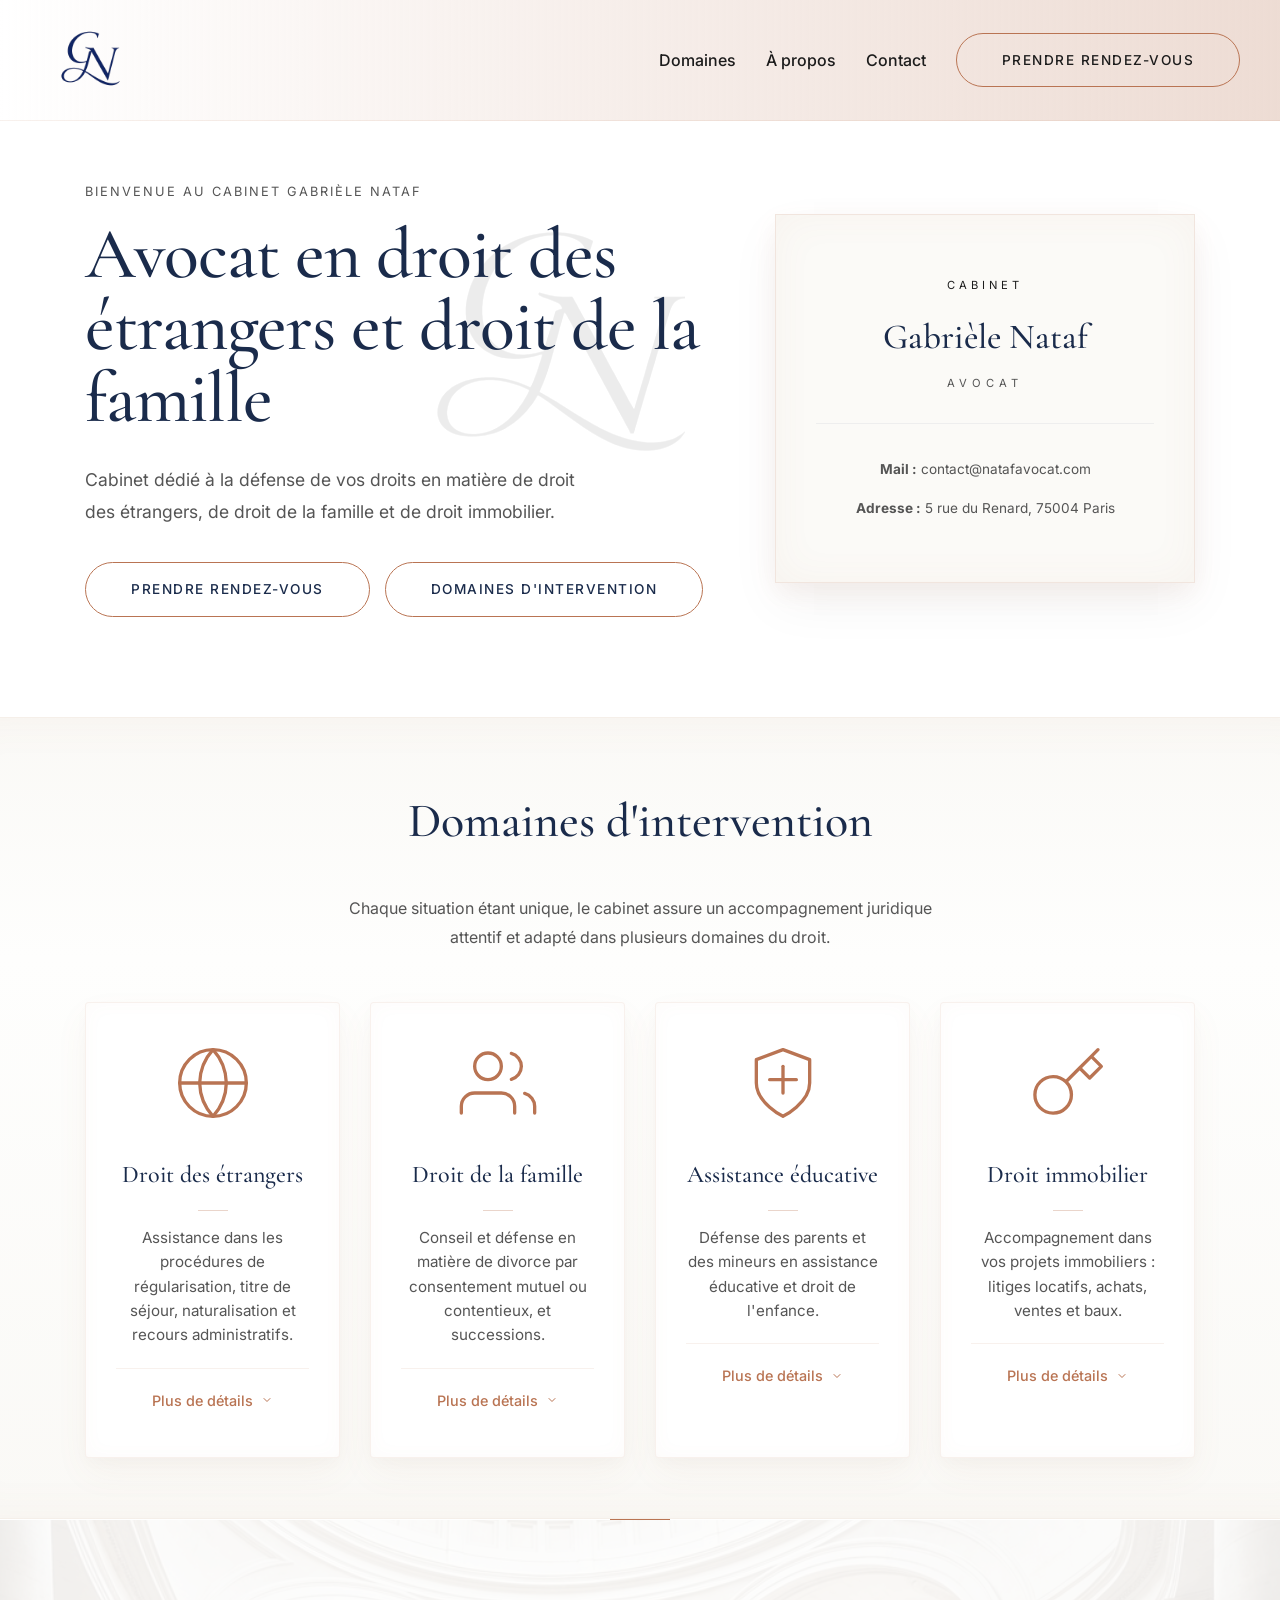
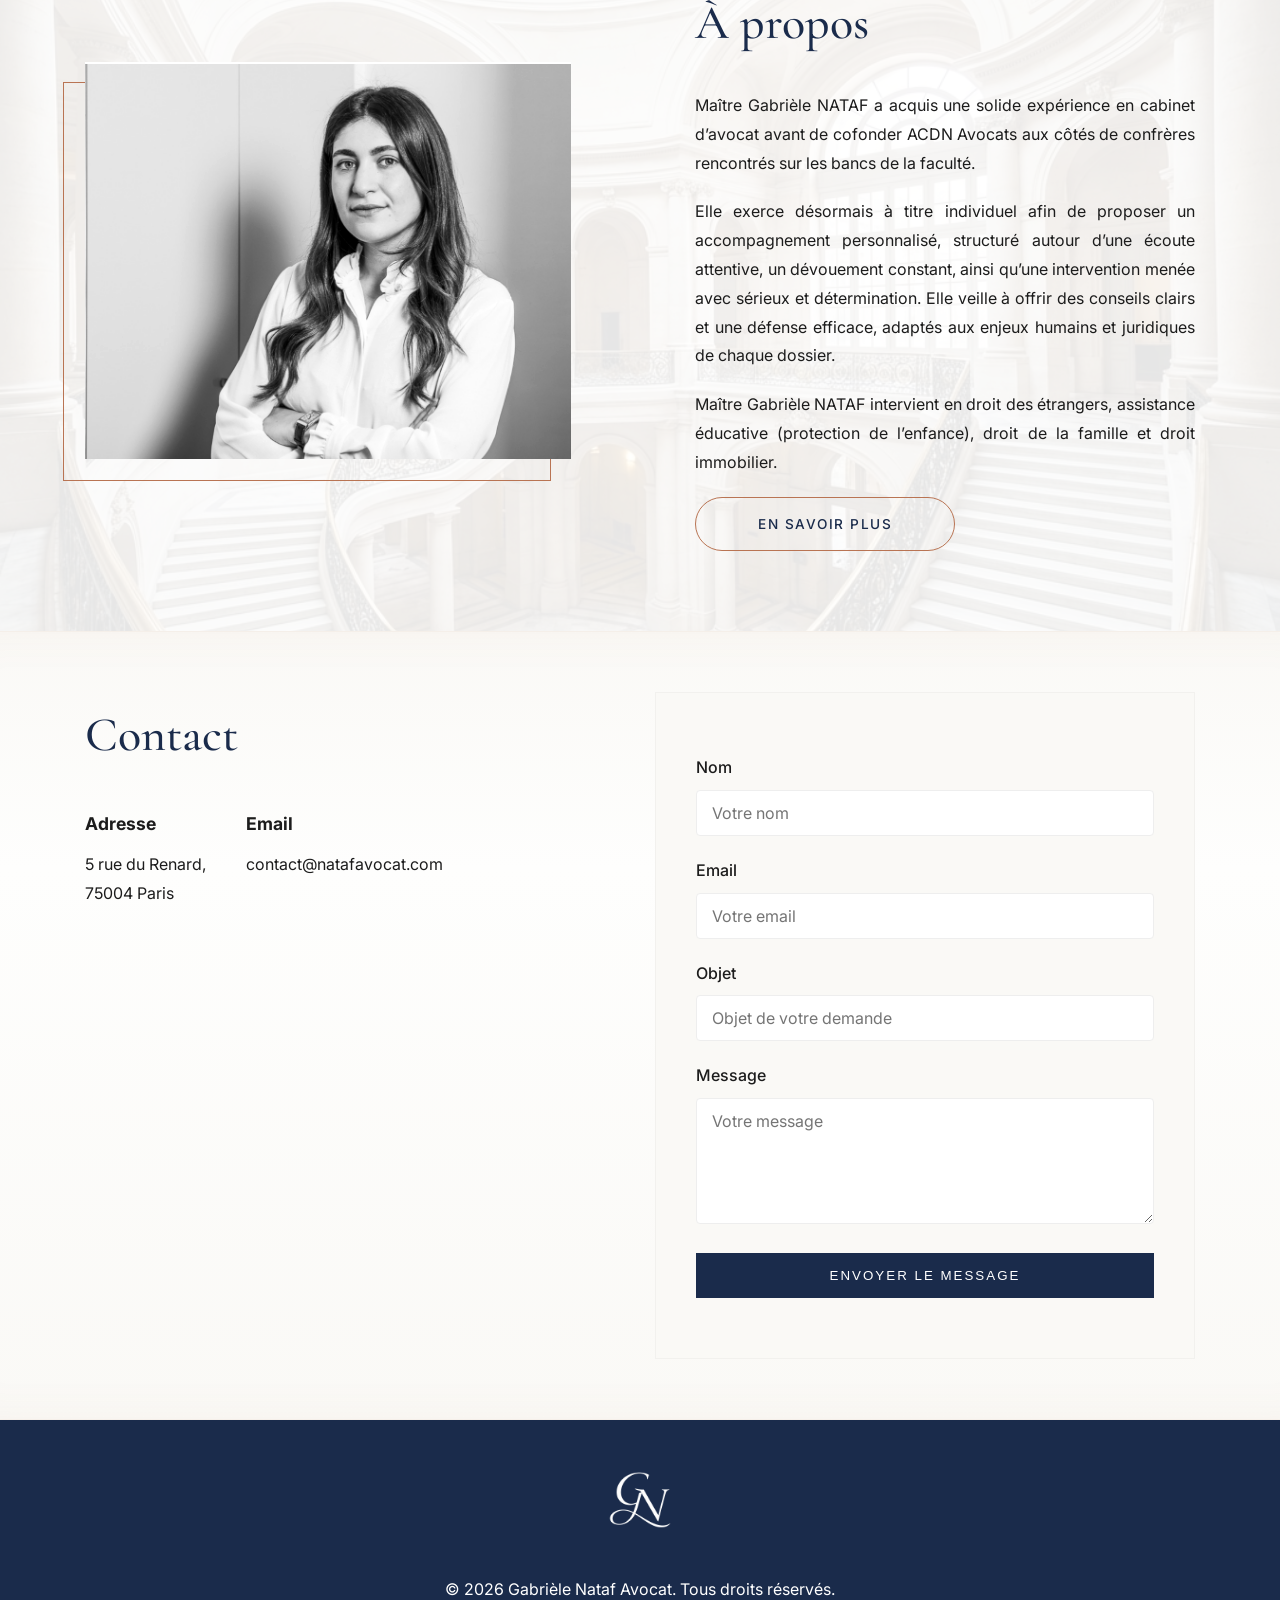
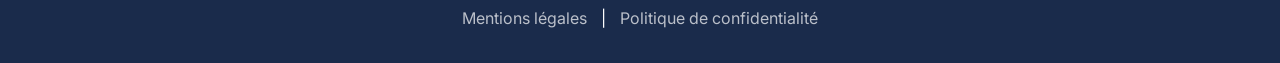
==== index.html @ d43478dc "Initial commit: Site web Gabriele Nataf Avocat Site statique HTML/CSS/JS pour le cabinet d'avocat Ga" ====
<!DOCTYPE html>
<html lang="fr">

<head>
    <meta charset="UTF-8">
    <meta name="viewport" content="width=device-width, initial-scale=1.0">
    <title>Gabrièle Nataf | Avocat en Droit des Étrangers, Immobilier & Famille</title>
    <link rel="icon" type="image/png" href="assets/logo_gn_blue.png">
    <meta name="description"
        content="Cabinet d'avocat Gabrièle Nataf à Paris. Expertise en droit des étrangers, droit immobilier et droit de la famille. Prenez rendez-vous en ligne.">
    <link rel="preconnect" href="https://fonts.googleapis.com">
    <link rel="preconnect" href="https://fonts.gstatic.com" crossorigin>
    <link
        href="https://fonts.googleapis.com/css2?family=Inter:wght@300;400;500;600&family=Cormorant+Garamond:ital,wght@0,300;0,400;0,500;0,600;0,700;1,400&display=swap"
        rel="stylesheet">
    <link rel="stylesheet" href="style.css">
</head>

<body>
    <header>
        <nav>
            <div class="logo">
                <a href="index.html">
                    <img src="assets/logo_gn_blue.png" alt="Cabinet Gabrièle Nataf" class="logo-large">
                </a>
            </div>

            <div class="nav-right">
                <a href="rdv.html" class="btn btn-appointment mobile-rdv-btn">RDV</a>

                <button class="hamburger" id="hamburger-menu">
                    <span></span>
                    <span></span>
                    <span></span>
                </button>

                <ul class="nav-links">
                    <li><a href="#domaines">Domaines</a></li>
                    <li><a href="#a-propos">À propos</a></li>
                    <li><a href="#contact">Contact</a></li>
                    <li class="nav-appointment-desktop"><a href="rdv.html" class="btn btn-appointment">Prendre
                            rendez-vous</a></li>
                </ul>
            </div>
        </nav>
    </header>

    <main>
        <!-- Hero Section -->
        <section class="hero container reveal">
            <img src="assets/logo_final.png" alt="" class="hero-watermark">
            <div class="hero-content">
                <p class="subtitle reveal-delay-1">BIENVENUE AU CABINET GABRIÈLE NATAF</p>
                <h1 class="reveal-delay-2">Avocat en droit des étrangers et droit de la famille</h1>
                <p class="hero-description reveal-delay-3">
                    Cabinet dédié à la défense de vos droits en matière de droit des étrangers, de droit de la famille
                    et de droit immobilier.
                </p>
                <div class="hero-actions reveal-delay-3">
                    <a href="rdv.html" class="btn btn-appointment">Prendre rendez-vous</a>
                    <a href="#domaines" class="btn btn-outline">Domaines d'intervention</a>
                </div>
            </div>
            <div class="hero-card reveal reveal-delay-2">
                <div class="card-inner">
                    <p class="card-cabinet">CABINET</p>
                    <h2 class="card-name">Gabrièle Nataf</h2>
                    <p class="card-title">AVOCAT</p>
                    <div class="card-divider"></div>
                    <div class="card-info"
                        style="display: flex; flex-direction: column; text-align: center; gap: 10px;">
                        <div class="info-item">
                            <span><strong>Mail :</strong> contact@natafavocat.com</span>
                        </div>
                        <div class="info-item">
                            <span><strong>Adresse :</strong> 5 rue du Renard, 75004 Paris</span>
                        </div>
                    </div>
                </div>
            </div>
        </section>

        <!-- Domaines d'intervention -->
        <section id="domaines" class="section-bg reveal">
            <div class="container text-center">
                <h2 class="reveal">Domaines d'intervention</h2>
                <p class="section-subtitle reveal reveal-delay-1">Chaque situation étant unique, le cabinet assure un
                    accompagnement juridique attentif et adapté dans plusieurs domaines du droit.</p>

                <div class="grid grid-4">
                    <div class="card card-illustration reveal">
                        <div class="illustration-box">
                            <!-- Passport / Globe SVG -->
                            <svg viewBox="0 0 24 24" fill="none" stroke="currentColor" stroke-width="1"
                                stroke-linecap="round" stroke-linejoin="round">
                                <circle cx="12" cy="12" r="10"></circle>
                                <line x1="2" y1="12" x2="22" y2="12"></line>
                                <path
                                    d="M12 2a15.3 15.3 0 0 1 4 10 15.3 15.3 0 0 1-4 10 15.3 15.3 0 0 1-4-10 15.3 15.3 0 0 1 4-10z">
                                </path>
                            </svg>
                        </div>
                        <h3>Droit des étrangers</h3>
                        <p>Assistance dans les procédures de régularisation, titre de séjour, naturalisation et recours
                            administratifs.</p>

                        <div class="dropdown-container">
                            <button class="dropdown-toggle" onclick="toggleDropdown(this)">
                                <span>Plus de détails</span>
                                <svg class="chevron" width="12" height="12" viewBox="0 0 24 24" fill="none"
                                    stroke="currentColor" stroke-width="2" stroke-linecap="round"
                                    stroke-linejoin="round">
                                    <polyline points="6 9 12 15 18 9"></polyline>
                                </svg>
                            </button>
                            <div class="dropdown-content">
                                <h4>Intervention en droit des étrangers</h4>
                                <ul class="dropdown-list">
                                    <li>Demande de titre de séjour</li>
                                    <li>Recours OQTF</li>
                                    <li>Naturalisation</li>
                                    <li>Regroupement familial</li>
                                    <li>Asile et protection subsidiaire</li>
                                    <li>Contentieux visa</li>
                                </ul>
                            </div>
                        </div>
                    </div>
                    <div class="card card-illustration reveal reveal-delay-1">
                        <div class="illustration-box">
                            <!-- Family / Hands SVG -->
                            <svg viewBox="0 0 24 24" fill="none" stroke="currentColor" stroke-width="1"
                                stroke-linecap="round" stroke-linejoin="round">
                                <path d="M17 21v-2a4 4 0 0 0-4-4H5a4 4 0 0 0-4 4v2"></path>
                                <circle cx="9" cy="7" r="4"></circle>
                                <path d="M23 21v-2a4 4 0 0 0-3-3.87"></path>
                                <path d="M16 3.13a4 4 0 0 1 0 7.75"></path>
                            </svg>
                        </div>
                        <h3>Droit de la famille</h3>
                        <p>Conseil et défense en matière de divorce par consentement mutuel ou contentieux, et
                            successions.</p>

                        <div class="dropdown-container">
                            <button class="dropdown-toggle" onclick="toggleDropdown(this)">
                                <span>Plus de détails</span>
                                <svg class="chevron" width="12" height="12" viewBox="0 0 24 24" fill="none"
                                    stroke="currentColor" stroke-width="2" stroke-linecap="round"
                                    stroke-linejoin="round">
                                    <polyline points="6 9 12 15 18 9"></polyline>
                                </svg>
                            </button>
                            <div class="dropdown-content">
                                <h4>Procédures familiales</h4>
                                <ul class="dropdown-list">
                                    <li>Divorce par consentement mutuel</li>
                                    <li>Divorce contentieux</li>
                                    <li>Séparation de corps</li>
                                    <li>Liquidation de régime matrimonial</li>
                                    <li>Adoption</li>
                                    <li>Successions</li>
                                </ul>
                            </div>
                        </div>
                    </div>

                    <!-- New Card: Assistance Educative -->
                    <div class="card card-illustration reveal reveal-delay-2">
                        <div class="illustration-box">
                            <!-- Child / Protection SVG -->
                            <svg viewBox="0 0 24 24" fill="none" stroke="currentColor" stroke-width="1"
                                stroke-linecap="round" stroke-linejoin="round">
                                <path d="M12 22s8-4 8-10V5l-8-3-8 3v7c0 6 8 10 8 10z"></path>
                                <path d="M8 11h8"></path>
                                <path d="M12 15V7"></path>
                            </svg>
                        </div>
                        <h3>Assistance éducative</h3>
                        <p>Défense des parents et des mineurs en assistance éducative et droit de l'enfance.</p>

                        <div class="dropdown-container">
                            <button class="dropdown-toggle" onclick="toggleDropdown(this)">
                                <span>Plus de détails</span>
                                <svg class="chevron" width="12" height="12" viewBox="0 0 24 24" fill="none"
                                    stroke="currentColor" stroke-width="2" stroke-linecap="round"
                                    stroke-linejoin="round">
                                    <polyline points="6 9 12 15 18 9"></polyline>
                                </svg>
                            </button>
                            <div class="dropdown-content">
                                <h4>Assistance éducative et droit de l’enfance</h4>
                                <ul class="dropdown-list">
                                    <li>Placement d’enfants</li>
                                    <li>AEMO (Action Éducative en Milieu Ouvert)</li>
                                    <li>MJIE (Mesure Judiciaire d'Investigation Éducative)</li>
                                    <li>AED (Aide Éducative à Domicile)</li>
                                    <li>Procédure devant la Cour d’Appel</li>
                                    <li>Tiers digne de confiance</li>
                                </ul>
                            </div>
                        </div>
                    </div>
                    <div class="card card-illustration reveal reveal-delay-3">
                        <div class="illustration-box">
                            <!-- Real Estate / Key SVG -->
                            <svg viewBox="0 0 24 24" fill="none" stroke="currentColor" stroke-width="1"
                                stroke-linecap="round" stroke-linejoin="round">
                                <path
                                    d="M21 2l-2 2m-7.61 7.61a5.5 5.5 0 1 1-7.778 7.778 5.5 5.5 0 0 1 7.777-7.777zm0 0L15.5 7.5m0 0l3 3L22 7l-3-3-3.5 3.5z">
                                </path>
                            </svg>
                        </div>
                        <h3>Droit immobilier</h3>
                        <p>Accompagnement dans vos projets immobiliers : litiges locatifs, achats, ventes et baux.</p>

                        <div class="dropdown-container">
                            <button class="dropdown-toggle" onclick="toggleDropdown(this)">
                                <span>Plus de détails</span>
                                <svg class="chevron" width="12" height="12" viewBox="0 0 24 24" fill="none"
                                    stroke="currentColor" stroke-width="2" stroke-linecap="round"
                                    stroke-linejoin="round">
                                    <polyline points="6 9 12 15 18 9"></polyline>
                                </svg>
                            </button>
                            <div class="dropdown-content">
                                <h4>Conseil et contentieux immobilier</h4>
                                <ul class="dropdown-list">
                                    <li>Baux d'habitation et commerciaux</li>
                                    <li>Expulsions locatives</li>
                                    <li>Troubles de voisinage</li>
                                    <li>Copropriété</li>
                                    <li>Ventes immobilières</li>
                                    <li>Litiges de construction</li>
                                </ul>
                            </div>
                        </div>
                    </div>
                </div>
            </div>
        </section>

        <div class="section-divider reveal"></div>

        <!-- À propos -->
        <section id="a-propos" class="reveal section-with-bg">
            <div class="container">
                <div class="grid grid-2 items-center">
                    <div class="about-image reveal">
                        <div class="image-frame">
                            <img src="assets/portrait_updated.png" alt="Gabrièle Nataf"
                                class="img-responsive rounded shadow">
                        </div>
                    </div>
                    <div class="about-content reveal reveal-delay-1">
                        <h2>À propos</h2>
                        <p>Maître Gabrièle NATAF a acquis une solide expérience en cabinet d’avocat avant de cofonder
                            ACDN
                            Avocats aux côtés de confrères rencontrés sur les bancs de la faculté.</p>
                        <p>
                            Elle exerce désormais à titre individuel afin de proposer un accompagnement personnalisé,
                            structuré autour d’une écoute attentive, un dévouement constant, ainsi qu’une intervention
                            menée
                            avec sérieux et détermination. Elle veille à offrir des conseils clairs et une défense
                            efficace,
                            adaptés aux enjeux humains et juridiques de chaque dossier.
                        </p>
                        <p>Maître Gabrièle NATAF intervient en droit des étrangers, assistance éducative (protection de
                            l’enfance), droit de la famille et droit immobilier.</p>
                        <a href="rdv.html" class="btn btn-appointment">En savoir plus</a>
                    </div>
                </div>
            </div>
        </section>

        <!-- Contact & Maps -->
        <section id="contact" class="section-bg reveal">
            <div class="container">
                <div class="grid grid-2">
                    <div class="contact-info">
                        <h2>Contact</h2>
                        <div class="info-group">
                            <div class="info-block">
                                <strong>Adresse</strong>
                                <p>5 rue du Renard,<br>75004 Paris</p>
                            </div>
                            <div class="info-block">
                                <strong>Email</strong>
                                <p>contact@natafavocat.com</p>
                            </div>
                        </div>
                        <div class="map-container rounded shadow">
                            <!-- Google Maps Iframe Placeholder -->
                            <iframe
                                src="https://maps.google.com/maps?q=5+rue+du+Renard,+75004+Paris&t=&z=15&ie=UTF8&iwloc=&output=embed"
                                width="100%" height="100%" style="border:0;" allowfullscreen="" loading="lazy"></iframe>
                        </div>
                    </div>
                    <div class="contact-form-container">
                        <form id="contact-form" action="https://formsubmit.co/contact@natafavocat.com" method="POST"
                            class="card shadow p-4">
                            <!-- Configuration FormSubmit -->
                            <input type="hidden" name="_subject" value="Nouveau message depuis le site">
                            <input type="hidden" name="_template" value="table">
                            <input type="hidden" name="_captcha" value="false">
                            <input type="text" name="_honey" style="display:none">
                            <input type="hidden" name="_next" value="https://gabrielenataf-avocat.com/merci.html">
                            <!-- Note: _next redirect will default to FormSubmit page if URL doesn't exist. I'll stick to default or create a thank you page logic later, let's just use default or empty to stay on page -->
                            <input type="hidden" name="_autoresponse"
                                value="Merci pour votre message. Nous reviendrons vers vous très vite.">

                            <div class="form-group">
                                <label for="name">Nom</label>
                                <input type="text" id="name" name="name" placeholder="Votre nom" required>
                            </div>
                            <div class="form-group">
                                <label for="email">Email</label>
                                <input type="email" id="email" name="email" placeholder="Votre email" required>
                            </div>
                            <div class="form-group">
                                <label for="subject">Objet</label>
                                <input type="text" id="subject" name="subject" placeholder="Objet de votre demande"
                                    required>
                            </div>
                            <div class="form-group">
                                <label for="message">Message</label>
                                <textarea id="message" name="message" rows="5" placeholder="Votre message"
                                    required></textarea>
                            </div>
                            <button type="submit" class="btn btn-primary w-full">Envoyer le message</button>
                        </form>
                    </div>
                </div>
            </div>
        </section>

    </main>

    <footer class="text-center">
        <div class="container">
            <div class="footer-logo">
                <img src="assets/logo_gn_white.png" alt="Cabinet Gabrièle Nataf"
                    style="height: 100px; margin: 0 auto 20px auto; display: block;">
            </div>
            <p>&copy; 2026 Gabrièle Nataf Avocat. Tous droits réservés.</p>
            <div class="footer-links">
                <a href="#">Mentions légales</a> | <a href="#">Politique de confidentialité</a>
            </div>
        </div>
    </footer>

    <script src="script.js"></script>
</body>

</html>
---- style.css ----
:root {
    --primary-color: #1a2b4b;
    --primary-dark: #0c1b33;
    --text-color: #1c1c1c;
    --text-muted: #555555;
    --bg-light: #faf9f6;
    --accent-color: #B97453;
    /* Terra accent */
    /* Softer minimalist beige-grey */
    --bg-white: #ffffff;
    --border-color: #eeeeee;
    --shadow-soft: 0 5px 15px rgba(0, 0, 0, 0.02), 0 15px 35px rgba(185, 116, 83, 0.05);
    /* Terra tinted soft shadow */
    --shadow-medium: 0 10px 25px rgba(185, 116, 83, 0.08), 0 20px 48px rgba(0, 0, 0, 0.05);
    --shadow-hard: 0 15px 35px rgba(185, 116, 83, 0.12), 0 30px 60px rgba(0, 0, 0, 0.1);
    --terra-glow: inset 0 0 20px rgba(185, 116, 83, 0.03);
    --container-width: 1150px;
    /* Increased to accommodate widened buttons and the card side-by-side */
}

* {
    box-sizing: border-box;
    margin: 0;
    padding: 0;
}

body {
    font-family: 'Inter', sans-serif;
    color: var(--text-color);
    line-height: 1.8;
    /* Increased for readability */
    background-color: var(--bg-white);
    scroll-behavior: smooth;
    -webkit-font-smoothing: antialiased;
}

h1,
h2,
h3,
.card-name,
.display-serif {
    font-family: 'Cormorant Garamond', serif;
    /* More classy serif */
    color: var(--primary-color);
    font-weight: 500;
    /* Garamond looks better at 500-600 */
}

.container {
    max-width: var(--container-width);
    margin: 0 auto;
    padding: 0 20px;
}

.text-center {
    text-align: center;
}

.mb-5 {
    margin-bottom: 3rem;
}

.mt-3 {
    margin-top: 1rem;
}

.py-5 {
    padding: 3rem 0;
}

.p-4 {
    padding: 2rem;
}

.w-full {
    width: 100%;
}

/* Buttons */
.btn {
    display: inline-block;
    padding: 14px 28px;
    border-radius: 0;
    /* Sharp, high-fashion look */
    text-decoration: none;
    font-weight: 500;
    letter-spacing: 2px;
    text-transform: uppercase;
    position: relative;
    overflow: hidden;
    transition: all 0.5s var(--ease-premium);
}

.btn-primary {
    background-color: var(--primary-color);
    color: white;
    border: 1px solid var(--primary-color);
}

.btn-primary:hover {
    background-color: var(--accent-color);
    border-color: var(--accent-color);
}

/* Soft & Pill-shaped Button for Appointments */
/* Unified Pill Buttons */
.btn-appointment,
.btn-outline {
    display: inline-flex !important;
    align-items: center;
    justify-content: center;
    padding: 14px 45px !important;
    /* Plus large comme demandé */
    border-radius: 50px !important;
    /* Format ovale (Pill) garanti */
    font-size: 0.85rem !important;
    font-weight: 500;
    letter-spacing: 1.5px;
    text-transform: uppercase;
    text-decoration: none;
    white-space: nowrap !important;
    /* Pas de retour à la ligne */
    transition: all 0.4s ease;
    min-width: 260px;
    /* Force une largeur cohérente et généreuse */
}

.btn-appointment {
    background-color: transparent;
    color: var(--primary-color);
    border: 1px solid var(--accent-color);
}

.btn-outline {
    background-color: transparent;
    border: 1px solid var(--accent-color);
    /* Changé var(--border-color) par accent pour la cohérence */
    color: var(--primary-color);
}

.btn-appointment:hover,
.btn-outline:hover {
    color: white !important;
    background-color: var(--accent-color) !important;
    box-shadow: 0 4px 15px rgba(185, 116, 83, 0.25);
    transform: translateY(-3px);
}


/* Header */
header {
    background: linear-gradient(90deg, rgba(255, 255, 255, 0.98) 0%, rgba(185, 116, 83, 0.25) 100%);
    backdrop-filter: blur(15px);
    padding: 10px 0;
    position: fixed;
    top: 0;
    width: 100%;
    z-index: 1000;
    border-bottom: 1px solid rgba(185, 116, 83, 0.1);
}

nav {
    display: flex;
    justify-content: space-between;
    align-items: center;
    padding: 0 40px;
}

.logo-large {
    height: 100px;
    width: auto;
    display: block;
    transition: transform 0.6s var(--ease-premium), filter 0.6s ease;
}

.logo-large:hover {
    transform: scale(1.1) translateY(-5px);
    filter: drop-shadow(0 0 15px rgba(185, 116, 83, 0.4));
}

.nav-right {
    display: flex;
    align-items: center;
    gap: 30px;
}

.hamburger {
    display: none;
    flex-direction: column;
    justify-content: space-around;
    width: 28px;
    height: 20px;
    background: transparent;
    border: none;
    cursor: pointer;
    padding: 0;
    z-index: 1001;
}

.hamburger span {
    width: 28px;
    height: 2.5px;
    background: var(--primary-color);
    border-radius: 10px;
    transition: all 0.3s linear;
    transform-origin: 1px;
}

a.mobile-rdv-btn {
    display: none !important;
}

@media (min-width: 769px) {
    .mobile-rdv-btn {
        display: none !important;
        visibility: hidden !important;
        opacity: 0 !important;
        pointer-events: none !important;
        position: absolute !important;
        width: 0 !important;
        height: 0 !important;
        overflow: hidden !important;
    }
}

.nav-links {
    display: flex;
    list-style: none;
    align-items: center;
    gap: 30px;
}

.nav-appointment-desktop {
    display: block;
}

.nav-links a {
    text-decoration: none;
    color: var(--text-color);
    font-weight: 500;
}

.nav-links a:not(.btn):hover {
    color: var(--accent-color);
}

.nav-links li a.active {
    color: var(--accent-color);
    border-bottom: 1px solid var(--accent-color);
}

/* Hero */
.hero {
    display: flex;
    justify-content: space-between;
    align-items: center;
    padding: 180px 20px 100px;
    gap: 60px;
    position: relative;
    /* Suppression de overflow: hidden pour permettre au cadre d'info de s'afficher entièrement */
}

.hero-container {
    max-width: var(--container-width);
    margin: 0 auto;
    display: flex;
    justify-content: space-between;
    align-items: center;
    position: relative;
    padding: 60px 0;
    background: transparent;
    /* Ensure no background here */
}

.hero-watermark {
    position: absolute;
    top: 50%;
    left: 45%;
    transform: translate(-50%, -50%);
    width: 900px;
    /* Taille multipliée par 3 pour un effet de fond plus présent */
    height: auto;
    opacity: 0.08;
    pointer-events: none;
    z-index: -1;
    mix-blend-mode: multiply;
    /* Nettoyage du fond : force les pixels gris clair en blanc pur pour les rendre invisibles */
    filter: brightness(1.2) contrast(150%) grayscale(1);
}



.hero-content {
    flex: 1;
}

.subtitle {
    font-size: 0.8rem;
    letter-spacing: 2px;
    text-transform: uppercase;
    color: var(--text-muted);
    margin-bottom: 15px;
}

.hero h1 {
    font-size: 4.5rem;
    line-height: 1;
    margin-bottom: 30px;
    letter-spacing: -1px;
}

.hero-description {
    font-size: 1.1rem;
    color: var(--text-muted);
    margin-bottom: 35px;
    max-width: 500px;
}

.hero-actions {
    display: flex;
    gap: 15px;
}

/* Hero Professional Card */
.hero-card {
    flex: 0 0 420px;
    background: rgba(250, 249, 246, 0.8);
    backdrop-filter: blur(10px);
    padding: 60px 40px;
    text-align: center;
    border-radius: 0;
    box-shadow: var(--shadow-medium), inset 0 0 40px rgba(185, 116, 83, 0.05);
    border: 1px solid rgba(185, 116, 83, 0.15);
}

.card-cabinet {
    letter-spacing: 4px;
    font-size: 0.7rem;
    margin-bottom: 10px;
}

.card-name {
    font-size: 2.2rem;
    margin-bottom: 5px;
}

.card-title {
    letter-spacing: 5px;
    font-size: 0.7rem;
    color: var(--text-muted);
}

.card-divider {
    height: 1px;
    background: #eee;
    margin: 30px 0;
}

.card-info {
    display: grid;
    grid-template-columns: 1fr 1fr;
    gap: 15px;
    text-align: left;
}

.info-item span {
    font-size: 0.85rem;
    color: var(--text-muted);
}

.phone {
    font-weight: 600;
    color: var(--primary-color) !important;
}

/* Section Common */
section {
    padding: 60px 0;
    /* Clean, compact spacing */
}

.section-bg {
    background: linear-gradient(180deg, var(--bg-light) 0%, #fefefd 30%, var(--bg-light) 100%);
    position: relative;
    border-top: 1px solid rgba(185, 116, 83, 0.08);
    border-bottom: 1px solid rgba(185, 116, 83, 0.08);
    box-shadow: inset 0 50px 50px -50px rgba(185, 116, 83, 0.05), inset 0 -50px 50px -50px rgba(185, 116, 83, 0.05);
}

.section-bg::before {
    content: '';
    position: absolute;
    top: 0;
    left: 0;
    width: 100%;
    height: 100%;
    background-image: radial-gradient(var(--accent-color) 0.3px, transparent 0.3px);
    background-size: 60px 60px;
    /* Larger, more subtle dots */
    opacity: 0.02;
    /* Even more subtle */
    pointer-events: none;
}

.section-divider {
    height: 1px;
    width: 60px;
    background: var(--accent-color);
    margin: 0 auto;
    opacity: 0.15;
}

h2 {
    font-size: 3rem;
    margin-bottom: 30px;
}

.section-subtitle {
    margin-bottom: 50px;
    color: var(--text-muted);
    max-width: 600px;
    margin-left: auto;
    margin-right: auto;
}

/* Grid */
.grid {
    display: grid;
    gap: 30px;
}

.grid-2 {
    grid-template-columns: 1fr 1fr;
}

.grid-3 {
    grid-template-columns: 1fr 1fr 1fr;
}

.grid-4 {
    grid-template-columns: repeat(4, 1fr);
}

.items-center {
    align-items: center;
}

/* Service Cards */
.card {
    background: var(--bg-light);
    padding: 60px 40px;
    border-radius: 0;
    /* Minimalist look */
    text-align: left;
    transition: all 0.5s var(--ease-premium);
    border: 1px solid rgba(0, 0, 0, 0.03);
    box-shadow: var(--shadow-soft);
    position: relative;
    overflow: hidden;
}

.card::after {
    content: '';
    position: absolute;
    top: 0;
    left: 0;
    width: 100%;
    height: 100%;
    background: linear-gradient(135deg, rgba(185, 116, 83, 0.05) 0%, transparent 50%);
    opacity: 0;
    transition: opacity 0.5s var(--ease-premium);
    pointer-events: none;
}

.card:hover::after {
    opacity: 1;
}

.card:hover {
    background: white;
    box-shadow: var(--shadow-hard);
    transform: translateY(-10px) scale(1.01);
    border-color: rgba(185, 116, 83, 0.1);
}

/* Service Card Refinement: No boxes, Illustration centric */
.card-illustration {
    background: white !important;
    box-shadow: var(--shadow-soft), var(--terra-glow) !important;
    border: 1px solid rgba(185, 116, 83, 0.1) !important;
    text-align: center !important;
    padding: 40px 30px !important;
    border-radius: 4px;
    transition: all 0.6s var(--ease-premium);
}

.card-illustration:hover {
    transform: translateY(-8px);
}

.illustration-box {
    width: 80px;
    height: 80px;
    margin: 0 auto 30px;
    color: var(--accent-color);
    transition: transform 0.6s var(--ease-premium);
}

.card-illustration:hover .illustration-box {
    transform: scale(1.1) rotate(5deg);
}

.card-illustration h3 {
    font-size: 1.6rem;
    margin-bottom: 20px;
    position: relative;
    padding-bottom: 15px;
}

.card-illustration h3::after {
    content: '';
    position: absolute;
    bottom: 0;
    left: 50%;
    transform: translateX(-50%);
    width: 30px;
    height: 1px;
    background: var(--accent-color);
    opacity: 0.3;
}

.card-illustration p {
    font-size: 0.9rem;
    line-height: 1.6;
    max-width: 280px;
    margin: 0 auto;
}

.card h3 {
    margin-bottom: 15px;
    font-size: 1.5rem;
}

.card p {
    color: var(--text-muted);
    font-size: 0.95rem;
}

/* About */
.about-image img {
    max-width: 100%;
    height: auto;
}

.rounded {
    border-radius: var(--border-radius);
}

.shadow {
    box-shadow: var(--shadow);
}

.about-content h2 {
    margin-bottom: 25px;
}

.about-content p {
    margin-bottom: 20px;
    text-align: justify;
}

.bold {
    font-weight: 600;
    color: var(--primary-color);
}

/* Contact */
.info-group {
    display: flex;
    gap: 40px;
    margin-top: 30px;
    margin-bottom: 40px;
}

.info-block strong {
    display: block;
    font-size: 1.1rem;
    margin-bottom: 10px;
}

.map-container,
.calendar-container {
    height: 350px;
    overflow: hidden;
}

.map-placeholder,
.calendar-placeholder {
    height: 100%;
    background: #eef1f5;
    display: flex;
    flex-direction: column;
    justify-content: center;
    align-items: center;
    color: #888;
}

/* Form Styles */
.form-group {
    margin-bottom: 20px;
}

.form-group label {
    display: block;
    margin-bottom: 8px;
    font-weight: 500;
}

.form-group input,
.form-group textarea {
    width: 100%;
    padding: 12px 15px;
    border: 1px solid var(--border-color);
    border-radius: 4px;
    font-family: inherit;
    font-size: 1rem;
}

.form-group input:focus,
.form-group textarea:focus {
    outline: none;
    border-color: var(--accent-color);
    box-shadow: 0 0 0 3px rgba(185, 116, 83, 0.1);
}

/* Booking Page Specifics */
body.booking-body {
    background: url('assets/courthouse_bg.png') no-repeat center center fixed;
    background-size: cover;
    position: relative;
}

body.booking-body::before {
    content: '';
    position: fixed;
    top: 0;
    left: 0;
    width: 100%;
    height: 100%;
    background: rgba(255, 255, 255, 0.85);
    /* Strong white overlay for readability */
    z-index: -1;
}

/* Background Section Style (Staircase) */
.section-with-bg {
    background: url('assets/courthouse_stairs.png') no-repeat center center fixed;
    background-size: cover;
    position: relative;
    padding: 80px 0;
}

.section-with-bg::before {
    content: '';
    position: absolute;
    top: 0;
    left: 0;
    width: 100%;
    height: 100%;
    background: rgba(255, 255, 255, 0.90);
    z-index: 0;
}

.section-with-bg>.container {
    position: relative;
    z-index: 1;
}

.booking-page-main {
    padding-top: 140px;
    /* Significant space for fixed header */
    padding-bottom: 100px;
}

.bg-gray {
    background-color: #f4f7fa;
}

.hidden {
    display: none;
}

.display-serif {
    font-size: 3rem;
    margin-bottom: 0.5rem;
}

/* RDV Page 2-Column Layout */
.booking-grid {
    display: grid;
    grid-template-columns: 320px 1fr;
    gap: 30px;
    align-items: start;
    margin-top: 40px;
}

.booking-sidebar {
    display: flex;
    flex-direction: column;
    gap: 20px;
}

.booking-info-mini-card {
    background: white;
    padding: 24px;
    border: 1px solid #eef2f6;
    display: flex;
    gap: 20px;
    align-items: flex-start;
    transition: transform 0.3s var(--ease-premium);
}

.booking-info-mini-card:hover {
    transform: translateX(5px);
    border-color: var(--primary-color);
}

.mini-icon-circle {
    background: rgba(185, 116, 83, 0.05);
    color: var(--accent-color);
    width: 44px;
    height: 44px;
    border-radius: 50%;
    display: flex;
    align-items: center;
    justify-content: center;
    font-size: 1.1rem;
    flex-shrink: 0;
}

.mini-info-text h3 {
    font-size: 1.1rem;
    margin-bottom: 5px;
    font-family: 'Cormorant Garamond', serif;
}

.mini-info-text p {
    font-size: 0.85rem;
    color: var(--text-muted);
    line-height: 1.4;
}

.mini-phone-bold {
    font-weight: 700;
    color: var(--primary-color);
    margin-top: 8px;
    font-size: 1rem !important;
}

/* Main Booking Area */
.booking-main-content {
    background: white;
    border: 1px solid #eef2f6;
    padding: 0;
    overflow: hidden;
}

.booking-header-title {
    padding: 30px 40px;
    border-bottom: 1px solid #f0f3f6;
    display: flex;
    align-items: center;
    gap: 15px;
}

.booking-header-title h2 {
    font-size: 3rem;
    margin-bottom: 0;
}

.calendar-section {
    padding: 40px;
    background: #fafbfc;
    border-bottom: 1px solid #f0f3f6;
    text-align: center;
}

.calendar-inner {
    max-width: 500px;
    margin: 0 auto;
    padding: 40px 0;
}

.calendar-icon-large {
    font-size: 4rem;
    color: #cbd5e0;
    margin-bottom: 20px;
}

.calendar-inner h3 {
    font-size: 1.5rem;
    margin-bottom: 15px;
}

.calendar-inner p {
    color: var(--text-muted);
    font-size: 0.95rem;
    margin-bottom: 30px;
    line-height: 1.6;
}

.prep-box-bottom {
    padding: 30px 40px;
    background: #fbfbf9;
}

.prep-box-bottom h4 {
    font-family: 'Cormorant Garamond', serif;
    font-size: 1.3rem;
    margin-bottom: 20px;
    color: var(--primary-color);
}

.prep-list-minimal {
    list-style: none;
}

.prep-list-minimal li {
    position: relative;
    padding-left: 20px;
    margin-bottom: 10px;
    font-size: 0.9rem;
    color: var(--text-muted);
}

.prep-list-minimal li::before {
    content: "•";
    position: absolute;
    left: 0;
    color: var(--primary-color);
    font-weight: bold;
}

/* Scroll Animations */
.reveal {
    opacity: 0;
    transform: translateY(30px) scale(0.98);
    transition: transform 1.4s cubic-bezier(0.16, 1, 0.3, 1), opacity 1.4s cubic-bezier(0.16, 1, 0.3, 1);
}

.reveal.revealed {
    opacity: 1;
    transform: translateY(0) scale(1);
}

.reveal-delay-1 {
    transition-delay: 0.2s;
}

.reveal-delay-2 {
    transition-delay: 0.4s;
}

.reveal-delay-3 {
    transition-delay: 0.6s;
}

/* About Section Refinement */
#a-propos {
    padding-top: 60px;
    padding-bottom: 80px;
}

.image-frame {
    position: relative;
    display: inline-block;
    z-index: 1;
}

.image-frame::after {
    content: '';
    position: absolute;
    top: 20px;
    right: 20px;
    /* Positioned relative to image, not pushing into next column */
    width: 100%;
    height: 100%;
    border: 1px solid var(--accent-color);
    z-index: -1;
    transition: all 0.6s var(--ease-premium);
}

.image-frame img {
    transition: all 1s var(--ease-premium);
    display: block;
    filter: grayscale(10%) contrast(1.05);
}

.image-frame:hover img {
    transform: scale(1.05) translate(-10px, -10px);
    box-shadow: var(--shadow-hard);
    filter: grayscale(0%) contrast(1.1);
}

.image-frame:hover::after {
    transform: translate(25px, 25px);
    opacity: 0.8;
    background-color: rgba(185, 116, 83, 0.05);
    /* Soft background glow */
}

/* Override previous about-image styles that cause overlap */
.about-image {
    position: relative;
    max-width: 90%;
}

.about-content {
    padding-left: 40px;
}

/* Base Ease */
:root {
    --ease-premium: cubic-bezier(0.16, 1, 0.3, 1);
}

/* Map & Calendar integrated look */
.map-placeholder iframe,
.calendar-placeholder iframe {
    width: 100%;
    height: 100%;
    border: none;
}

/* Footer Improvements */
footer {
    background: var(--primary-color);
    color: white;
    padding: 30px 0;
}

.footer-logo {
    margin-bottom: 25px;
}

.footer-logo img {
    transition: transform 0.6s cubic-bezier(0.16, 1, 0.3, 1), filter 0.6s ease;
    cursor: pointer;
}

.footer-logo img:hover {
    transform: scale(1.1) translateY(-5px);
    filter: drop-shadow(0 0 15px rgba(255, 255, 255, 0.6));
}

.footer-links a {
    color: rgba(255, 255, 255, 0.7);
    text-decoration: none;
    transition: color 0.3s;
}

.footer-links a:hover {
    color: var(--accent-color);
}

footer a {
    color: rgba(255, 255, 255, 0.7);
    text-decoration: none;
    margin: 0 10px;
}

footer a:hover {
    color: white;
}

/* Responsive */
@media (max-width: 992px) {
    .booking-grid {
        grid-template-columns: 1fr;
    }

    .hero {
        flex-direction: column;
        text-align: center;
        padding: 140px 20px 60px;
    }

    .hero h1 {
        font-size: 2.5rem;
    }

    .hero-card {
        flex: 0 0 auto;
        width: 100%;
        max-width: 400px;
        margin: 0 auto;
    }

    .grid-3,
    .grid-4 {
        grid-template-columns: 1fr 1fr;
    }

    .hero-actions {
        justify-content: center;
    }

    .logo img {
        height: 70px;
    }
}

@media (max-width: 768px) {

    .grid-2,
    .grid-3,
    .grid-4 {
        grid-template-columns: 1fr;
    }

    /* Mobile Header Overhaul */
    header {
        padding: 5px 0;
    }

    nav {
        flex-direction: row !important;
        justify-content: space-between !important;
        padding: 0 20px !important;
        height: 60px;
    }

    .logo-large {
        height: 50px !important;
        margin-bottom: 0 !important;
    }

    .nav-right {
        display: flex;
        align-items: center;
        gap: 10px;
    }

    .mobile-rdv-btn {
        display: flex !important;
        padding: 6px 14px !important;
        font-size: 0.75rem !important;
        min-width: unset !important;
        border-radius: 30px !important;
        margin: 0 !important;
        font-weight: 600;
        letter-spacing: 0.5px;
    }

    .hamburger {
        display: flex !important;
        width: 28px;
        height: 20px;
        position: relative;
        flex-direction: column;
        justify-content: space-between;
    }

    .hamburger span {
        display: block;
        width: 100%;
        height: 2.5px;
        background: var(--primary-color);
        border-radius: 10px;
        transition: all 0.3s cubic-bezier(0.645, 0.045, 0.355, 1);
        position: absolute;
    }

    .hamburger span:nth-child(1) {
        top: 0;
    }

    .hamburger span:nth-child(2) {
        top: 50%;
        transform: translateY(-50%);
    }

    .hamburger span:nth-child(3) {
        bottom: 0;
    }

    .hamburger.active span:nth-child(1) {
        top: 50%;
        transform: translateY(-50%) rotate(45deg);
    }

    .hamburger.active span:nth-child(2) {
        opacity: 0;
        transform: translateX(10px);
    }

    .hamburger.active span:nth-child(3) {
        top: 50%;
        /* Adjusted for symmetry */
        transform: translateY(-50%) rotate(-45deg);
    }

    .nav-links {
        position: fixed;
        right: -100%;
        top: 0;
        height: 100vh;
        width: 100%;
        background: rgba(255, 255, 255, 0.98);
        flex-direction: column !important;
        justify-content: center !important;
        align-items: center !important;
        transition: 0.4s cubic-bezier(0.4, 0, 0.2, 1);
        z-index: 1000;
        gap: 30px !important;
        padding: 0 !important;
        margin: 0 !important;
        backdrop-filter: blur(10px);
    }

    .nav-links.active {
        right: 0;
    }

    .nav-links li {
        width: auto !important;
    }

    .nav-links a {
        font-size: 1.4rem !important;
        font-weight: 500;
    }

    .nav-appointment-desktop {
        display: none !important;
    }

    /* Mobile Hero */
    .hero {
        padding-top: 40px;
        padding-bottom: 60px;
        overflow: hidden;
        /* Prevent overflow */
    }

    .hero-watermark {
        opacity: 0.05;
        width: 100%;
        /* Resize watermark */
        left: 50%;
        transform: translate(-50%, -50%);
    }

    .hero h1 {
        font-size: 2.2rem;
        /* Slightly larger for impact but wrapped */
    }

    .hero-actions {
        flex-direction: column;
        width: 100%;
        gap: 15px;
    }

    .hero-actions .btn {
        width: 100%;
        min-width: 0 !important;
        padding: 14px 20px !important;
    }

    .info-group {
        flex-direction: column;
        gap: 20px;
    }

    .booking-header h2 {
        font-size: 1.4rem;
    }

    .booking-info-card {
        padding: 15px;
    }

    .card-info {
        grid-template-columns: 1fr;
        /* Stack info items */
        text-align: center;
    }
}

/* Dropdown Menu Styles */
.dropdown-container {
    margin-top: 20px;
    border-top: 1px solid rgba(185, 116, 83, 0.1);
    padding-top: 15px;
}

.dropdown-toggle {
    background: none;
    border: none;
    color: var(--accent-color);
    font-family: inherit;
    font-size: 0.9rem;
    font-weight: 500;
    cursor: pointer;
    display: flex;
    align-items: center;
    justify-content: center;
    width: 100%;
    margin: 0 auto;
    padding: 8px 15px;
    transition: all 0.3s ease;
    border-radius: 20px;
}

.dropdown-toggle:hover {
    background-color: rgba(185, 116, 83, 0.05);
}

.dropdown-toggle .chevron {
    margin-left: 8px;
    transition: transform 0.3s ease;
}

.dropdown-toggle.active .chevron {
    transform: rotate(180deg);
}

.dropdown-content {
    max-height: 0;
    overflow: hidden;
    transition: max-height 0.5s ease-out;
    text-align: left;
    opacity: 0;
}

.dropdown-content.show {
    max-height: 500px;
    /* Approximate max height */
    opacity: 1;
    margin-top: 15px;
    transition: max-height 0.5s ease-in, opacity 0.3s ease-in;
}

.dropdown-content h4 {
    font-size: 0.95rem;
    color: var(--primary-color);
    margin-bottom: 10px;
    font-weight: 600;
}

.dropdown-list {
    list-style: none;
    padding: 0;
    margin: 0;
}

.dropdown-list li {
    font-size: 0.85rem;
    color: var(--text-muted);
    padding: 4px 0;
    position: relative;
    padding-left: 15px;
}

.dropdown-list li::before {
    content: "•";
    color: var(--accent-color);
    position: absolute;
    left: 0;
    font-weight: bold;
}
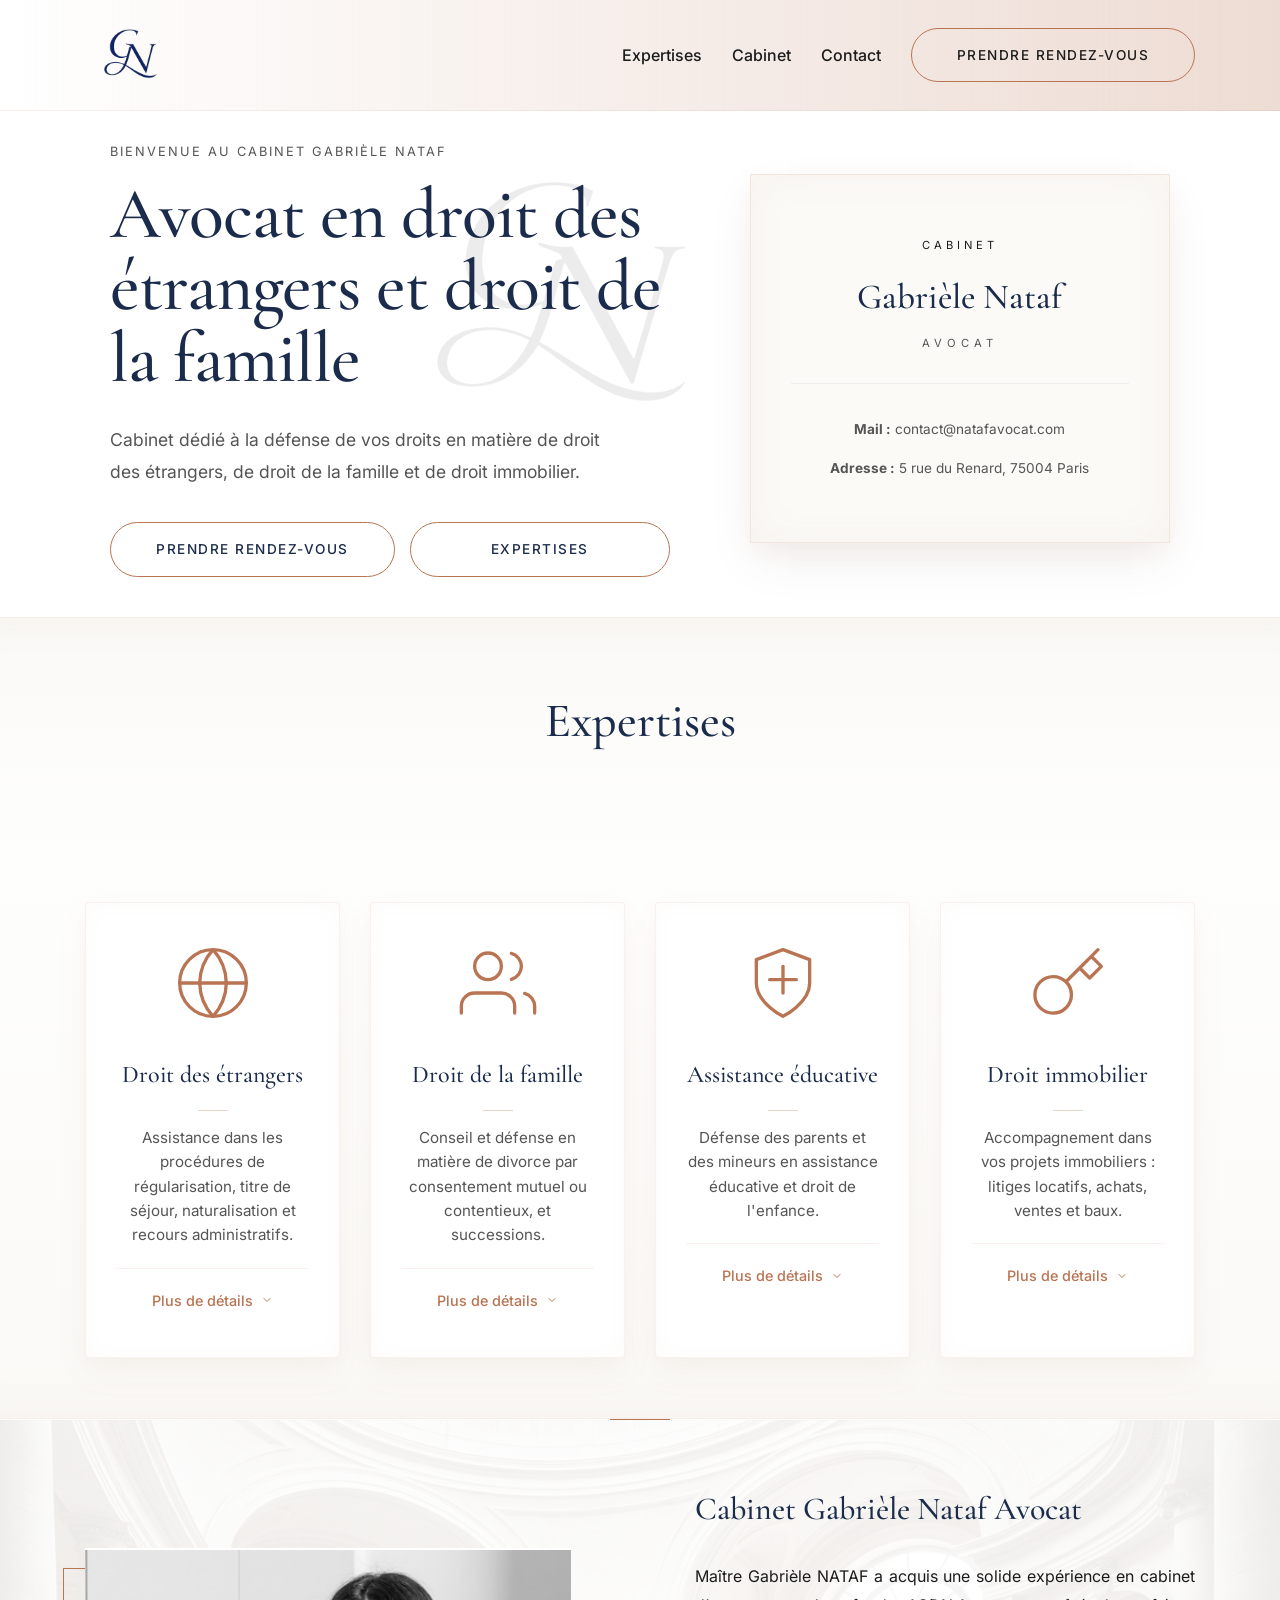
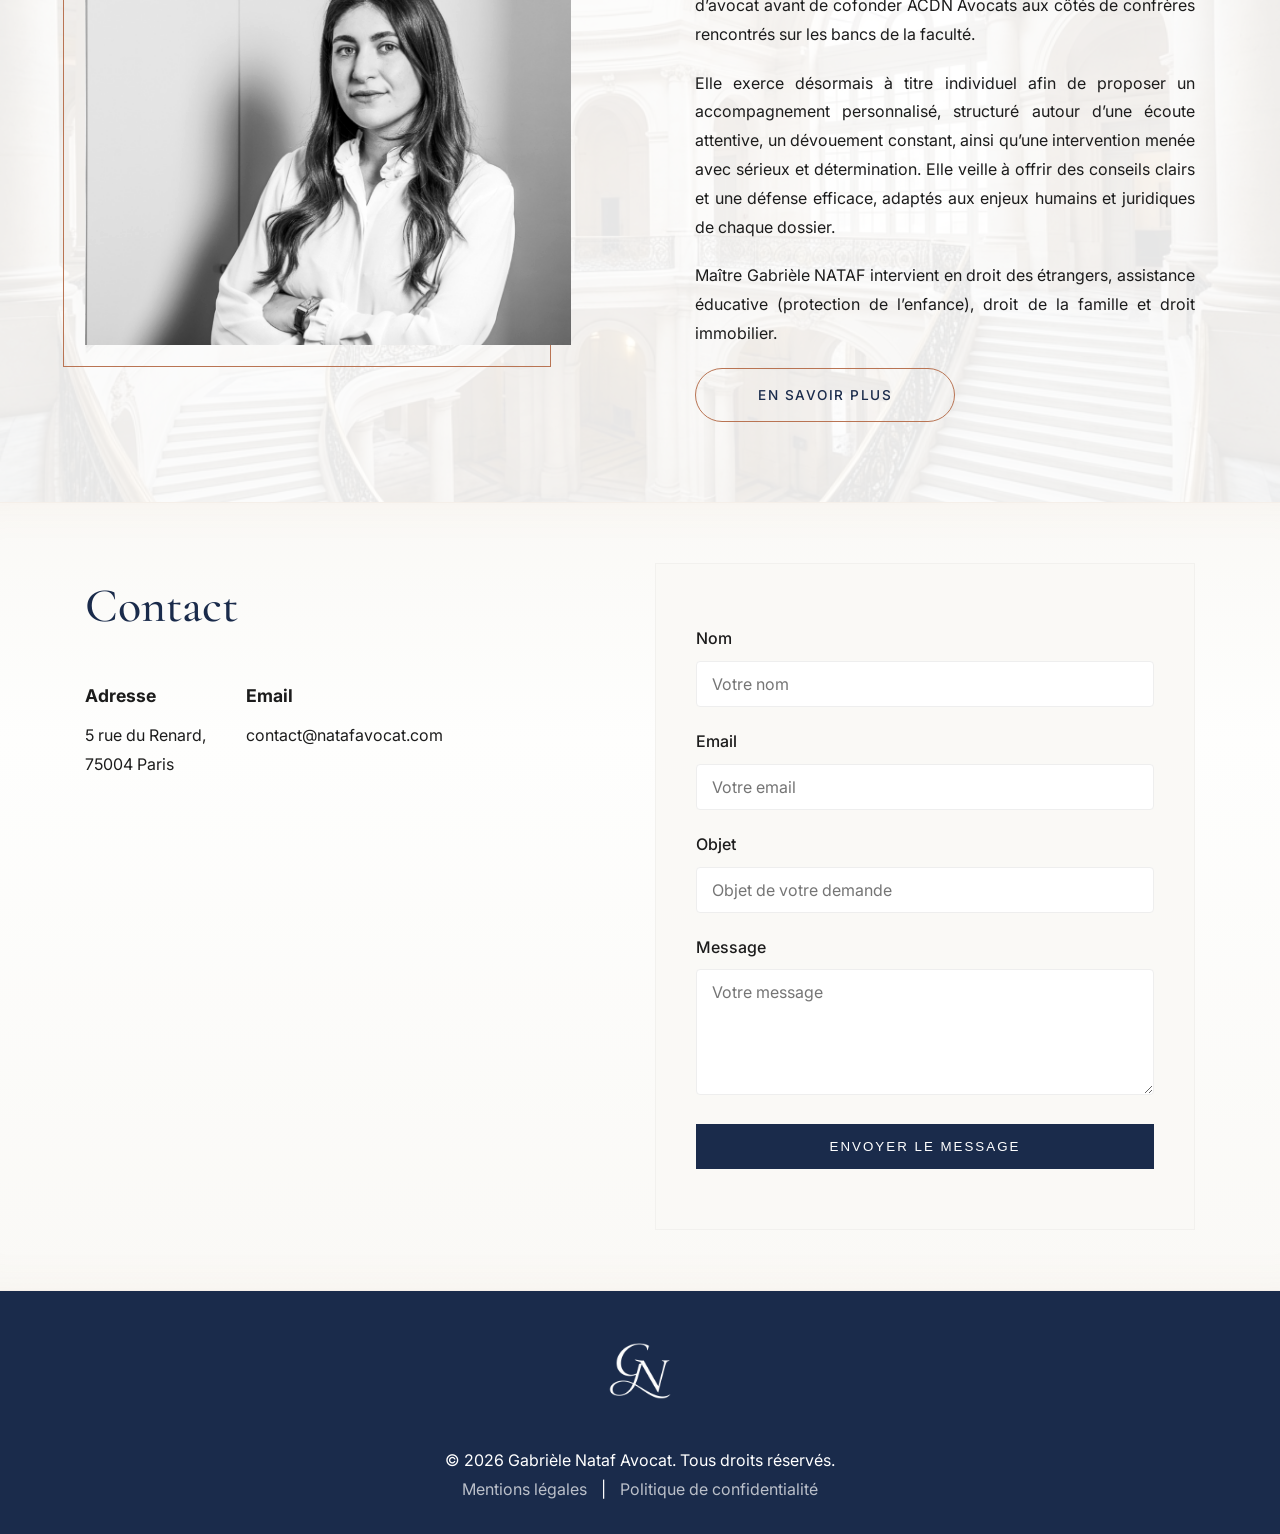
==== commit 94e7a214: "Update: navigation, SEO, Calendly integration et ajustements layout - Remplacement Domaines par Expe" ====
--- a/index.html
+++ b/index.html
@@ -4,10 +4,10 @@
 <head>
     <meta charset="UTF-8">
     <meta name="viewport" content="width=device-width, initial-scale=1.0">
-    <title>Gabrièle Nataf | Avocat en Droit des Étrangers, Immobilier & Famille</title>
+    <title>Gabrièle Nataf | Avocat en Droit des Étrangers & Assistance Éducative</title>
     <link rel="icon" type="image/png" href="assets/logo_gn_blue.png">
     <meta name="description"
-        content="Cabinet d'avocat Gabrièle Nataf à Paris. Expertise en droit des étrangers, droit immobilier et droit de la famille. Prenez rendez-vous en ligne.">
+        content="Cabinet d'avocat Gabrièle Nataf à Paris. Expertise en droit des étrangers et assistance éducative. Prenez rendez-vous en ligne.">
     <link rel="preconnect" href="https://fonts.googleapis.com">
     <link rel="preconnect" href="https://fonts.gstatic.com" crossorigin>
     <link
@@ -35,8 +35,8 @@
                 </button>
 
                 <ul class="nav-links">
-                    <li><a href="#domaines">Domaines</a></li>
-                    <li><a href="#a-propos">À propos</a></li>
+                    <li><a href="#domaines">Expertises</a></li>
+                    <li><a href="#a-propos">Cabinet</a></li>
                     <li><a href="#contact">Contact</a></li>
                     <li class="nav-appointment-desktop"><a href="rdv.html" class="btn btn-appointment">Prendre
                             rendez-vous</a></li>
@@ -58,7 +58,7 @@
                 </p>
                 <div class="hero-actions reveal-delay-3">
                     <a href="rdv.html" class="btn btn-appointment">Prendre rendez-vous</a>
-                    <a href="#domaines" class="btn btn-outline">Domaines d'intervention</a>
+                    <a href="#domaines" class="btn btn-outline">Expertises</a>
                 </div>
             </div>
             <div class="hero-card reveal reveal-delay-2">
@@ -83,9 +83,9 @@
         <!-- Domaines d'intervention -->
         <section id="domaines" class="section-bg reveal">
             <div class="container text-center">
-                <h2 class="reveal">Domaines d'intervention</h2>
+                <h2 class="reveal">Expertises</h2>
                 <p class="section-subtitle reveal reveal-delay-1">Chaque situation étant unique, le cabinet assure un
-                    accompagnement juridique attentif et adapté dans plusieurs domaines du droit.</p>
+                    accompagnement juridique attentif et adapté dans plusieurs expertises du droit.</p>
 
                 <div class="grid grid-4">
                     <div class="card card-illustration reveal">
@@ -252,7 +252,7 @@
                         </div>
                     </div>
                     <div class="about-content reveal reveal-delay-1">
-                        <h2>À propos</h2>
+                        <h2 style="font-size: 2rem; white-space: nowrap;">Cabinet Gabrièle Nataf Avocat</h2>
                         <p>Maître Gabrièle NATAF a acquis une solide expérience en cabinet d’avocat avant de cofonder
                             ACDN
                             Avocats aux côtés de confrères rencontrés sur les bancs de la faculté.</p>
--- a/style.css
+++ b/style.css
@@ -163,11 +163,13 @@
     display: flex;
     justify-content: space-between;
     align-items: center;
-    padding: 0 40px;
+    max-width: var(--container-width);
+    margin: 0 auto;
+    padding: 0 20px;
 }
 
 .logo-large {
-    height: 100px;
+    height: 90px;
     width: auto;
     display: block;
     transition: transform 0.6s var(--ease-premium), filter 0.6s ease;
@@ -252,10 +254,10 @@
 /* Hero */
 .hero {
     display: flex;
-    justify-content: space-between;
+    justify-content: center;
     align-items: center;
-    padding: 180px 20px 100px;
-    gap: 60px;
+    padding: 140px 20px 40px;
+    gap: 80px;
     position: relative;
     /* Suppression de overflow: hidden pour permettre au cadre d'info de s'afficher entièrement */
 }
@@ -291,7 +293,7 @@
 
 
 .hero-content {
-    flex: 1;
+    flex: 0 1 520px;
 }
 
 .subtitle {
